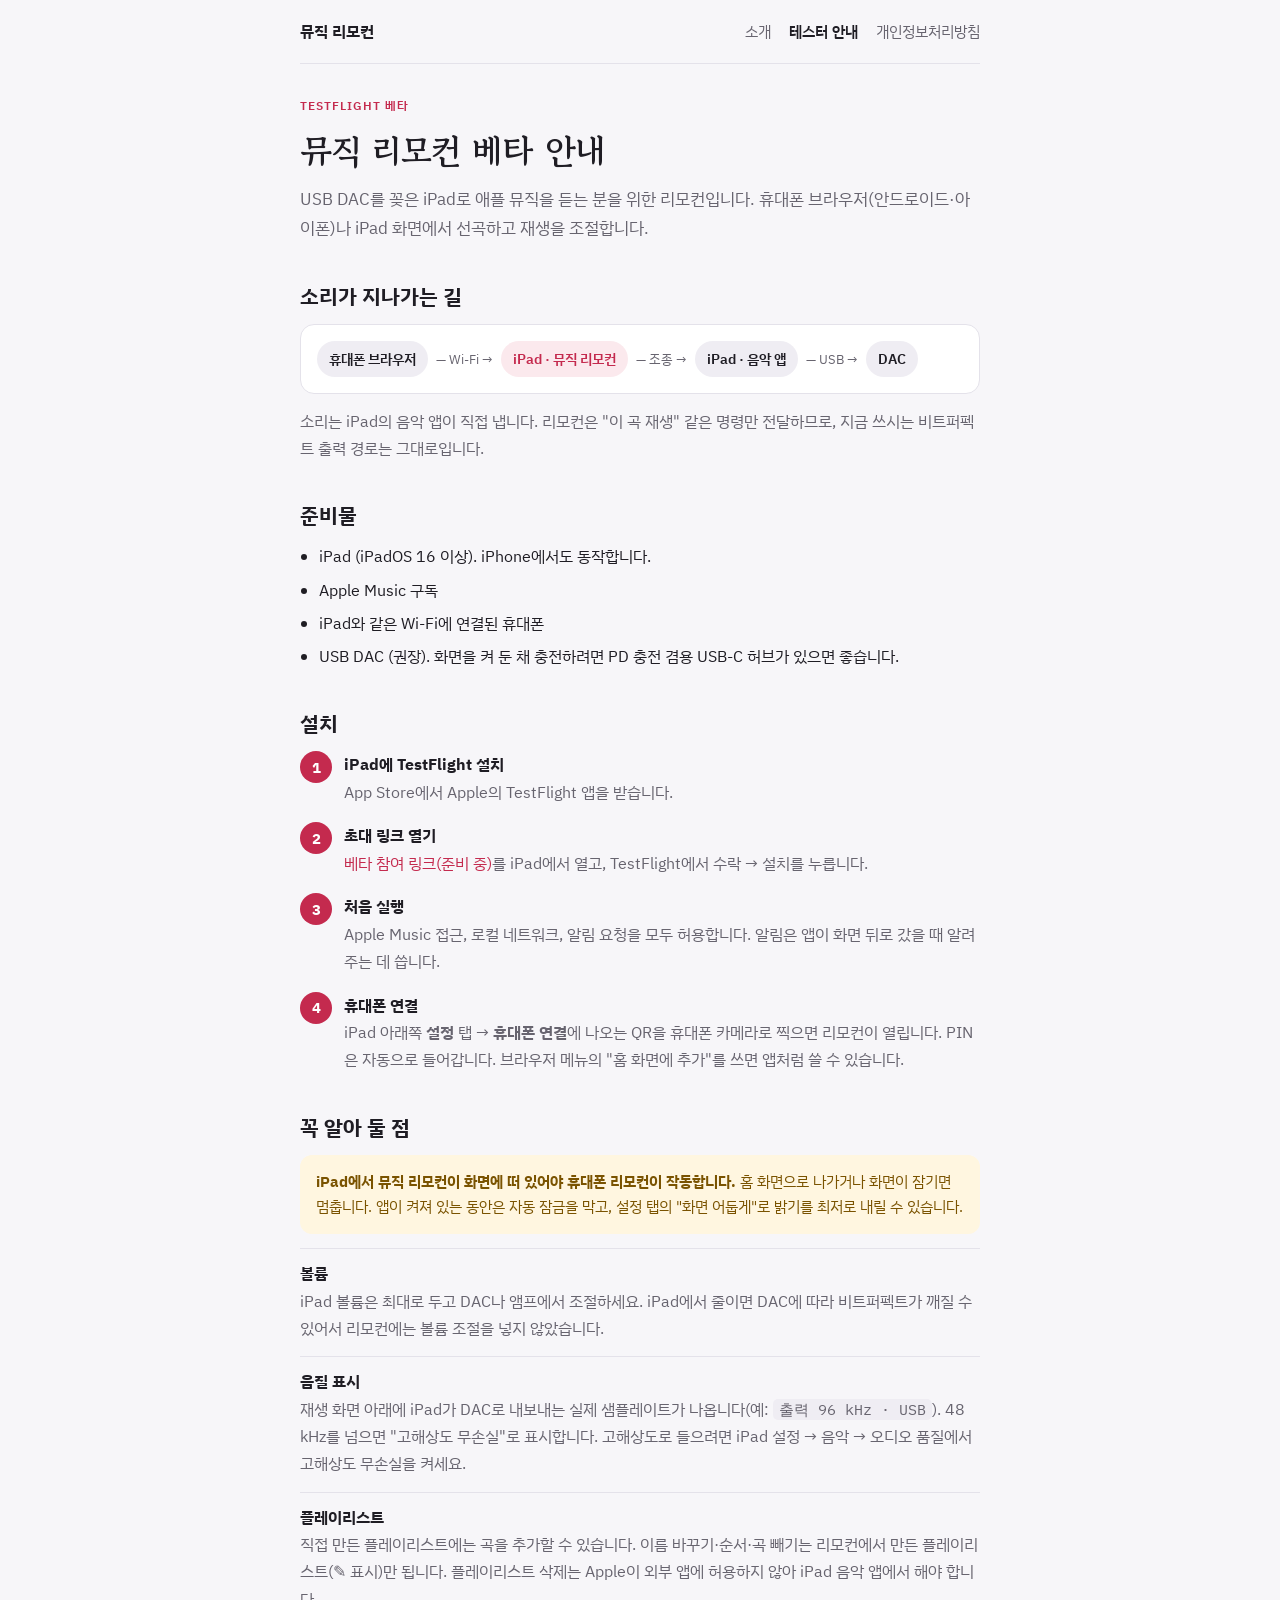
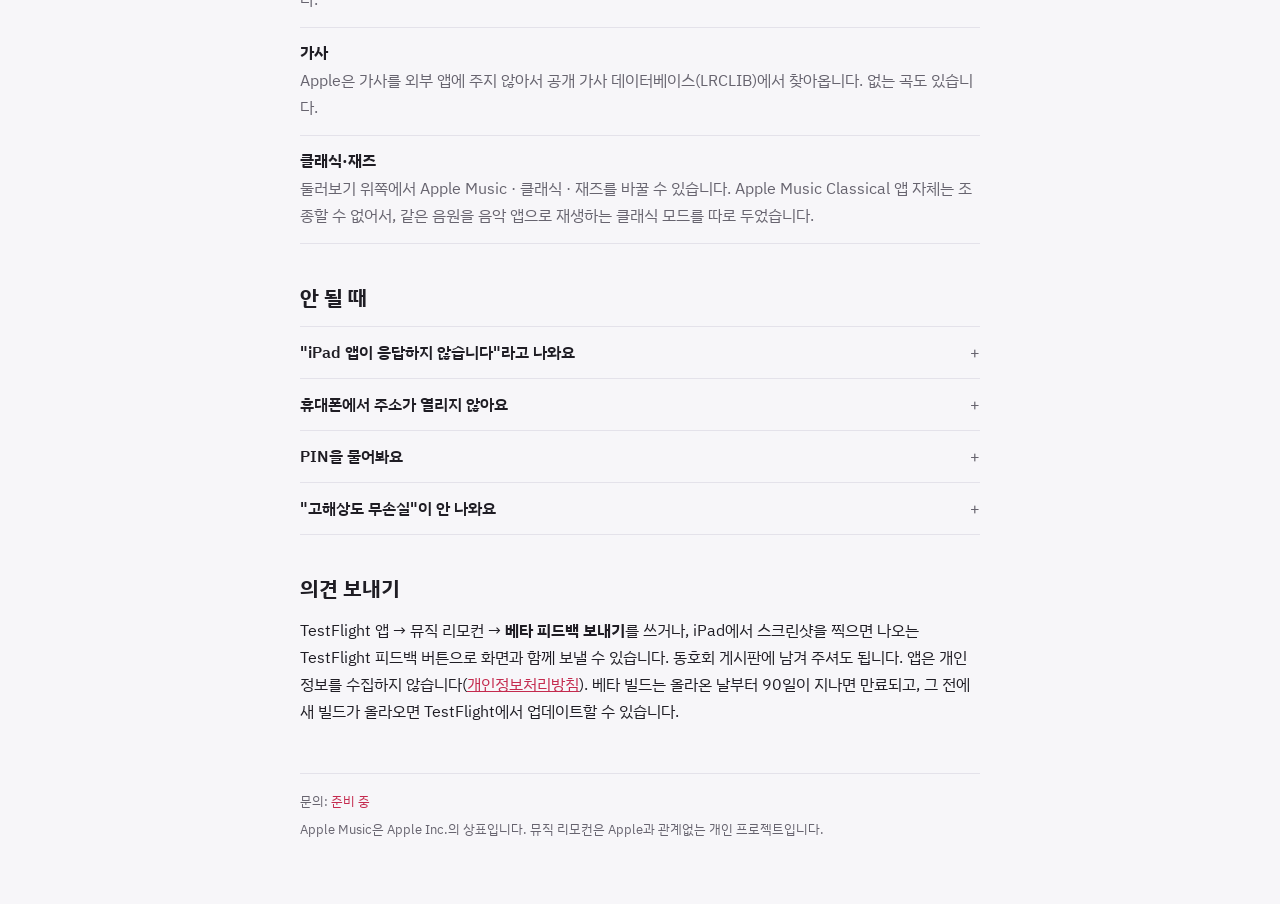
==== guide.html @ 3a5f11dc "안내 사이트: 소개·테스터 안내·개인정보처리방침" ====
<!doctype html>
<html lang="ko">
<head>
<title>뮤직 리모컨 베타 안내</title>
<meta name="description" content="뮤직 리모컨 TestFlight 베타 설치·사용·문제 해결 안내">
<meta charset="utf-8">
<meta name="viewport" content="width=device-width, initial-scale=1, viewport-fit=cover">
<link rel="preconnect" href="https://fonts.googleapis.com">
<link rel="preconnect" href="https://fonts.gstatic.com" crossorigin>
<link rel="stylesheet" href="https://fonts.googleapis.com/css2?family=Gowun+Batang:wght@700&family=IBM+Plex+Sans+KR:wght@400;600;700&family=IBM+Plex+Mono:wght@500&display=swap">
<link rel="stylesheet" href="style.css">
<script src="config.js"></script>
</head>
<body>
<nav class="site-nav" aria-label="사이트">
  <a class="brand" href="./">뮤직 리모컨</a>
  <a href="./">소개</a>
  <a href="guide.html" aria-current="page">테스터 안내</a>
  <a href="privacy.html">개인정보처리방침</a>
</nav>
<main>
  <header style="display:flex;flex-direction:column;gap:12px">
    <div class="eyebrow">TESTFLIGHT 베타</div>
    <h1>뮤직 리모컨 베타 안내</h1>
    <p class="lead">USB DAC를 꽂은 iPad로 애플 뮤직을 듣는 분을 위한 리모컨입니다. 휴대폰 브라우저(안드로이드·아이폰)나 iPad 화면에서 선곡하고 재생을 조절합니다.</p>
  </header>

  <section aria-labelledby="chain-title">
    <h2 id="chain-title">소리가 지나가는 길</h2>
    <div class="chain" role="img" aria-label="휴대폰 브라우저에서 Wi-Fi로 iPad의 뮤직 리모컨에 명령을 보내고, 뮤직 리모컨이 음악 앱을 조종해 USB로 DAC에 출력합니다">
      <span class="node">휴대폰 브라우저</span>
      <span class="arrow">— Wi-Fi →</span>
      <span class="node key">iPad · 뮤직 리모컨</span>
      <span class="arrow">— 조종 →</span>
      <span class="node">iPad · 음악 앱</span>
      <span class="arrow">— USB →</span>
      <span class="node">DAC</span>
    </div>
    <p class="muted">소리는 iPad의 음악 앱이 직접 냅니다. 리모컨은 "이 곡 재생" 같은 명령만 전달하므로, 지금 쓰시는 비트퍼펙트 출력 경로는 그대로입니다.</p>
  </section>

  <section aria-labelledby="need-title">
    <h2 id="need-title">준비물</h2>
    <ul class="plain">
      <li>iPad (iPadOS 16 이상). iPhone에서도 동작합니다.</li>
      <li>Apple Music 구독</li>
      <li>iPad와 같은 Wi-Fi에 연결된 휴대폰</li>
      <li>USB DAC (권장). 화면을 켜 둔 채 충전하려면 PD 충전 겸용 USB-C 허브가 있으면 좋습니다.</li>
    </ul>
  </section>

  <section aria-labelledby="install-title">
    <h2 id="install-title">설치</h2>
    <ol class="steps">
      <li><div class="step-body"><h3>iPad에 TestFlight 설치</h3><p>App Store에서 Apple의 TestFlight 앱을 받습니다.</p></div></li>
      <li><div class="step-body"><h3>초대 링크 열기</h3><p><a data-fill="testflight" data-label="keep" data-empty="베타 참여 링크(준비 중)">베타 참여 링크</a>를 iPad에서 열고, TestFlight에서 수락 → 설치를 누릅니다.</p></div></li>
      <li><div class="step-body"><h3>처음 실행</h3><p>Apple Music 접근, 로컬 네트워크, 알림 요청을 모두 허용합니다. 알림은 앱이 화면 뒤로 갔을 때 알려 주는 데 씁니다.</p></div></li>
      <li><div class="step-body"><h3>휴대폰 연결</h3><p>iPad 아래쪽 <b>설정</b> 탭 → <b>휴대폰 연결</b>에 나오는 QR을 휴대폰 카메라로 찍으면 리모컨이 열립니다. PIN은 자동으로 들어갑니다. 브라우저 메뉴의 "홈 화면에 추가"를 쓰면 앱처럼 쓸 수 있습니다.</p></div></li>
    </ol>
  </section>

  <section aria-labelledby="know-title">
    <h2 id="know-title">꼭 알아 둘 점</h2>
    <p class="callout"><b>iPad에서 뮤직 리모컨이 화면에 떠 있어야 휴대폰 리모컨이 작동합니다.</b> 홈 화면으로 나가거나 화면이 잠기면 멈춥니다. 앱이 켜져 있는 동안은 자동 잠금을 막고, 설정 탭의 "화면 어둡게"로 밝기를 최저로 내릴 수 있습니다.</p>
    <div class="notes">
      <div class="note"><h3>볼륨</h3><p>iPad 볼륨은 최대로 두고 DAC나 앰프에서 조절하세요. iPad에서 줄이면 DAC에 따라 비트퍼펙트가 깨질 수 있어서 리모컨에는 볼륨 조절을 넣지 않았습니다.</p></div>
      <div class="note"><h3>음질 표시</h3><p>재생 화면 아래에 iPad가 DAC로 내보내는 실제 샘플레이트가 나옵니다(예: <span class="mono">출력 96 kHz · USB</span>). 48 kHz를 넘으면 "고해상도 무손실"로 표시합니다. 고해상도로 들으려면 iPad 설정 → 음악 → 오디오 품질에서 고해상도 무손실을 켜세요.</p></div>
      <div class="note"><h3>플레이리스트</h3><p>직접 만든 플레이리스트에는 곡을 추가할 수 있습니다. 이름 바꾸기·순서·곡 빼기는 리모컨에서 만든 플레이리스트(✎ 표시)만 됩니다. 플레이리스트 삭제는 Apple이 외부 앱에 허용하지 않아 iPad 음악 앱에서 해야 합니다.</p></div>
      <div class="note"><h3>가사</h3><p>Apple은 가사를 외부 앱에 주지 않아서 공개 가사 데이터베이스(LRCLIB)에서 찾아옵니다. 없는 곡도 있습니다.</p></div>
      <div class="note"><h3>클래식·재즈</h3><p>둘러보기 위쪽에서 Apple Music · 클래식 · 재즈를 바꿀 수 있습니다. Apple Music Classical 앱 자체는 조종할 수 없어서, 같은 음원을 음악 앱으로 재생하는 클래식 모드를 따로 두었습니다.</p></div>
    </div>
  </section>

  <section aria-labelledby="trouble-title">
    <h2 id="trouble-title">안 될 때</h2>
    <div>
      <details>
        <summary>"iPad 앱이 응답하지 않습니다"라고 나와요</summary>
        <p>iPad에서 뮤직 리모컨이 화면에 떠 있는지, 휴대폰과 iPad가 같은 Wi-Fi인지 확인한 뒤 배너의 "다시 연결"을 누르세요.</p>
      </details>
      <details>
        <summary>휴대폰에서 주소가 열리지 않아요</summary>
        <p>iPad 설정 탭 → 휴대폰 연결에 나오는 <span class="mono">http://192.168.x.x:8080</span> 형태의 주소를 브라우저에 그대로 입력하세요. 공유기가 iPad 주소를 바꾸면 QR을 다시 찍어야 합니다.</p>
      </details>
      <details>
        <summary>PIN을 물어봐요</summary>
        <p>iPad 설정 탭 → 휴대폰 연결 화면에 4자리 PIN이 있습니다. 여러 번 틀리면 1분 동안 막힙니다.</p>
      </details>
      <details>
        <summary>"고해상도 무손실"이 안 나와요</summary>
        <p>iPad 설정 → 음악 → 오디오 품질에서 고해상도 무손실이 켜져 있는지, 출력이 USB DAC인지 확인하세요. 곡 자체가 무손실(최대 48 kHz)까지만 있는 경우도 많습니다.</p>
      </details>
    </div>
  </section>

  <section aria-labelledby="feedback-title">
    <h2 id="feedback-title">의견 보내기</h2>
    <p>TestFlight 앱 → 뮤직 리모컨 → <b>베타 피드백 보내기</b>를 쓰거나, iPad에서 스크린샷을 찍으면 나오는 TestFlight 피드백 버튼으로 화면과 함께 보낼 수 있습니다. 동호회 게시판에 남겨 주셔도 됩니다. 앱은 개인정보를 수집하지 않습니다(<a href="privacy.html">개인정보처리방침</a>). 베타 빌드는 올라온 날부터 90일이 지나면 만료되고, 그 전에 새 빌드가 올라오면 TestFlight에서 업데이트할 수 있습니다.</p>
  </section>
</main>
<footer>
  <p>문의: <a data-fill="feedbackEmail" data-empty="준비 중">준비 중</a></p>
  <p>Apple Music은 Apple Inc.의 상표입니다. 뮤직 리모컨은 Apple과 관계없는 개인 프로젝트입니다.</p>
</footer>
</body>
</html>
---- style.css ----
:root {
  --paper: #f7f6f9;
  --surface: #ffffff;
  --ink: #1f1d24;
  --muted: #67646f;
  --line: #e4e2ea;
  --accent: #c42a4e;
  --accent-ink: #ffffff;
  --accent-soft: #fbe9ed;
  --code-bg: #efedf3;
  --warn-bg: #fff6e0;
  --warn-ink: #7a5300;
  color-scheme: light;
}
@media (prefers-color-scheme: dark) {
  :root {
    color-scheme: dark;
    --paper: #121116;
    --surface: #1b1a21;
    --ink: #eeedf2;
    --muted: #a19eab;
    --line: #2c2a33;
    --accent: #ff6a86;
    --accent-ink: #1a0b10;
    --accent-soft: #3a1d26;
    --code-bg: #26242d;
    --warn-bg: #33290f;
    --warn-ink: #f2c96b;
  }
}

* { box-sizing: border-box; }
html, body { margin: 0; }
body {
  background: var(--paper);
  color: var(--ink);
  font-family: "IBM Plex Sans KR", "Apple SD Gothic Neo", "Noto Sans KR", system-ui, sans-serif;
  font-size: 16px;
  line-height: 1.7;
  padding-inline: 16px;
  padding-block: 0 64px;
}
a { color: var(--accent); }
a:focus-visible, button:focus-visible { outline: 2px solid var(--accent); outline-offset: 3px; border-radius: 4px; }

.site-nav { max-width: 680px; margin: 0 auto; display: flex; flex-wrap: wrap; align-items: center; gap: 6px 18px; padding: 18px 0; border-bottom: 1px solid var(--line); }
.site-nav .brand { font-weight: 700; color: var(--ink); text-decoration: none; margin-right: auto; }
.site-nav a:not(.brand) { color: var(--muted); text-decoration: none; font-size: 15px; }
.site-nav a[aria-current="page"] { color: var(--ink); font-weight: 600; }

main { max-width: 680px; margin: 0 auto; padding-top: 32px; display: flex; flex-direction: column; gap: 40px; }
h1, h2, h3 { text-wrap: balance; line-height: 1.3; margin: 0; }
h1 { font-family: "Gowun Batang", "Nanum Myeongjo", serif; font-size: 34px; font-weight: 700; letter-spacing: -0.01em; }
h2 { font-size: 21px; font-weight: 700; }
h3 { font-size: 16px; font-weight: 700; }
p { margin: 0; }
section { display: flex; flex-direction: column; gap: 14px; }
.eyebrow { font-size: 12px; font-weight: 600; letter-spacing: 0.08em; color: var(--accent); }
.lead { color: var(--muted); font-size: 17px; }
.muted { color: var(--muted); }
.mono, code { font-family: "IBM Plex Mono", ui-monospace, Menlo, monospace; font-size: 0.92em; background: var(--code-bg); padding: 1px 6px; border-radius: 5px; }

.chain { display: flex; flex-wrap: wrap; align-items: center; gap: 8px; padding: 16px; background: var(--surface); border: 1px solid var(--line); border-radius: 14px; }
.node { padding: 6px 12px; border-radius: 999px; background: var(--code-bg); font-size: 14px; font-weight: 600; white-space: nowrap; }
.node.key { background: var(--accent-soft); color: var(--accent); }
.arrow { color: var(--muted); font-size: 13px; white-space: nowrap; }

ul.plain { margin: 0; padding-left: 1.2em; display: flex; flex-direction: column; gap: 6px; }

.actions { display: flex; flex-wrap: wrap; gap: 10px; }
.button { display: inline-flex; align-items: center; gap: 6px; padding: 11px 18px; border-radius: 12px; font-weight: 700; text-decoration: none; background: var(--accent); color: var(--accent-ink); }
.button.secondary { background: var(--surface); color: var(--ink); border: 1px solid var(--line); }
.button[aria-disabled="true"] { background: var(--code-bg); color: var(--muted); pointer-events: none; }

.support { display: flex; flex-direction: column; gap: 0; border-top: 1px solid var(--line); }
.support-row { display: flex; flex-wrap: wrap; justify-content: space-between; align-items: center; gap: 8px 16px; padding: 14px 0; border-bottom: 1px solid var(--line); }

ol.steps { list-style: none; margin: 0; padding: 0; display: flex; flex-direction: column; gap: 16px; counter-reset: step; }
ol.steps > li { counter-increment: step; display: grid; grid-template-columns: 32px 1fr; gap: 12px; align-items: start; }
ol.steps > li::before {
  content: counter(step); width: 32px; height: 32px; border-radius: 50%; display: grid; place-items: center;
  background: var(--accent); color: var(--accent-ink); font-weight: 700; font-size: 15px; font-variant-numeric: tabular-nums;
}
ol.steps .step-body { display: flex; flex-direction: column; gap: 4px; padding-top: 3px; }
ol.steps .step-body p { color: var(--muted); }

.notes { display: flex; flex-direction: column; border-top: 1px solid var(--line); }
.note { display: flex; flex-direction: column; gap: 4px; padding: 14px 0; border-bottom: 1px solid var(--line); }
.note p { color: var(--muted); }
.callout { background: var(--warn-bg); color: var(--warn-ink); border-radius: 12px; padding: 14px 16px; font-size: 15px; }

details { border-bottom: 1px solid var(--line); padding: 12px 0; }
details:first-of-type { border-top: 1px solid var(--line); }
summary { cursor: pointer; font-weight: 600; list-style: none; display: flex; justify-content: space-between; gap: 12px; }
summary::-webkit-details-marker { display: none; }
summary::after { content: "+"; color: var(--muted); font-weight: 400; }
details[open] summary::after { content: "−"; }
details p { color: var(--muted); margin-top: 8px; }

.policy h2 { margin-top: 8px; }
.policy ul { margin: 0; padding-left: 1.2em; display: flex; flex-direction: column; gap: 8px; }

footer { max-width: 680px; margin: 48px auto 0; color: var(--muted); font-size: 13px; border-top: 1px solid var(--line); padding-top: 16px; display: flex; flex-direction: column; gap: 6px; }

@media (prefers-reduced-motion: reduce) { * { transition: none !important; animation: none !important; } }
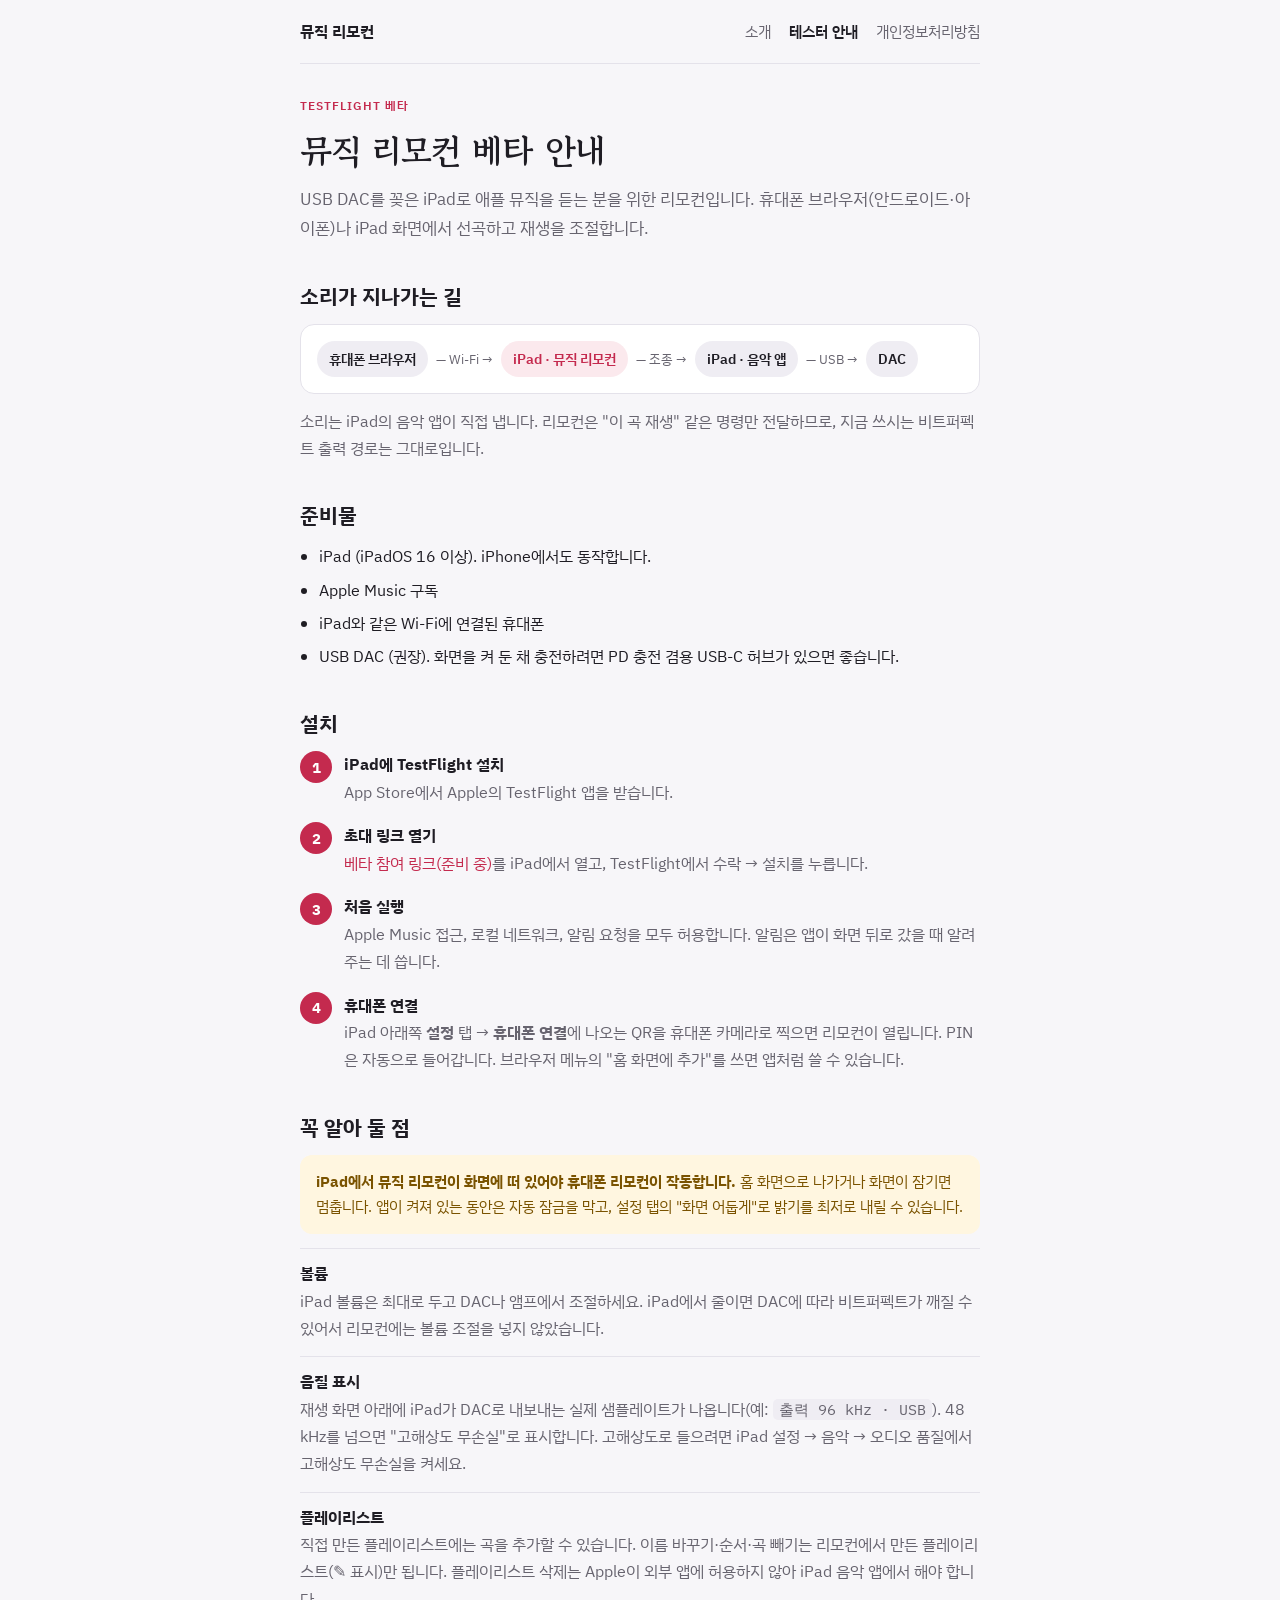
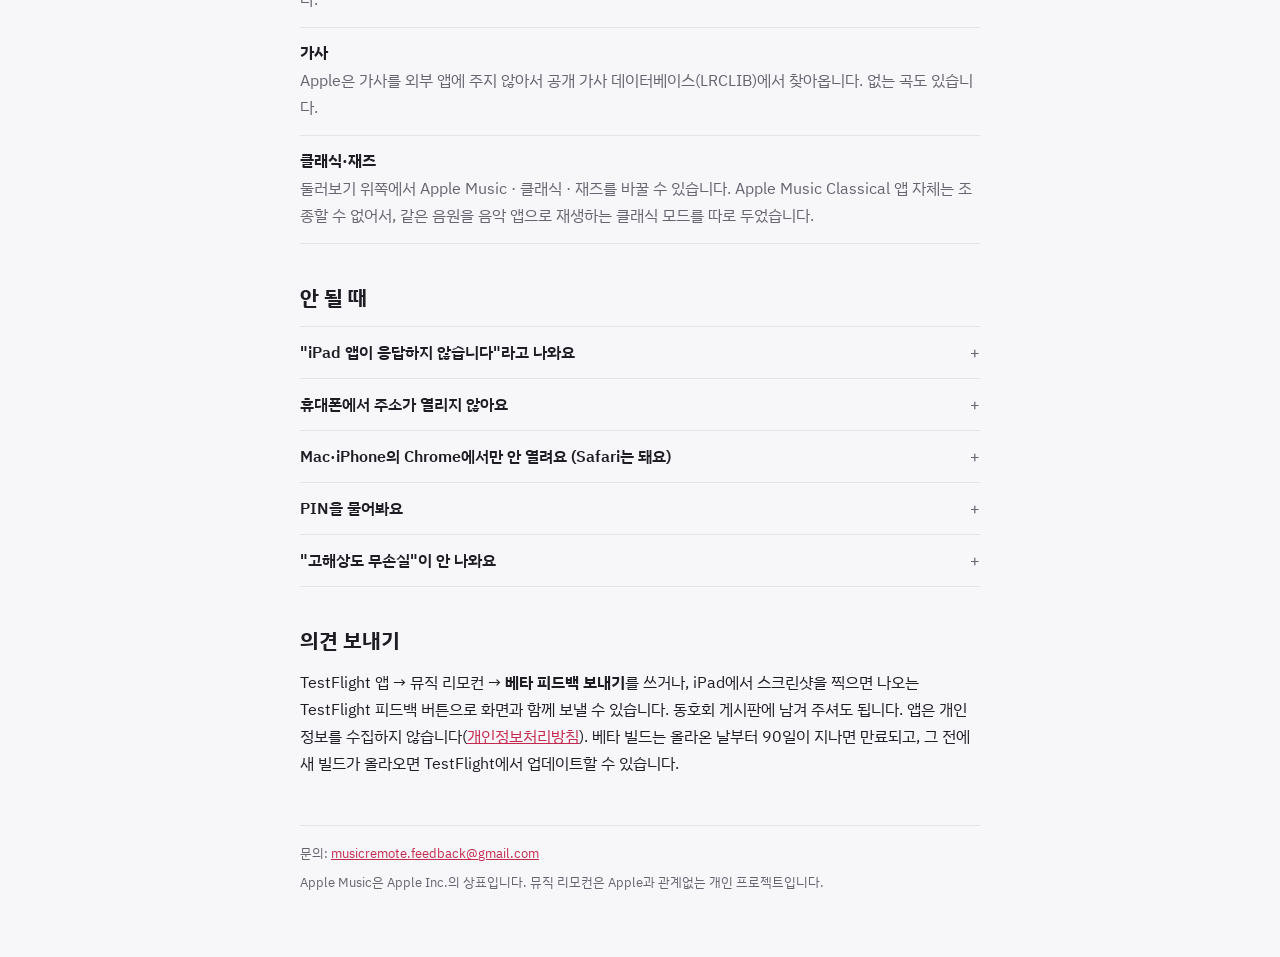
==== commit d3869044: "안 될 때: Mac·iPhone의 Chrome에서만 안 열릴 때(로컬 네트워크 권한)" ====
--- a/guide.html
+++ b/guide.html
@@ -83,6 +83,11 @@
         <p>iPad 설정 탭 → 휴대폰 연결에 나오는 <span class="mono">http://192.168.x.x:8080</span> 형태의 주소를 브라우저에 그대로 입력하세요. 공유기가 iPad 주소를 바꾸면 QR을 다시 찍어야 합니다.</p>
       </details>
       <details>
+        <summary>Mac·iPhone의 Chrome에서만 안 열려요 (Safari는 돼요)</summary>
+        <p>Apple 기기는 앱마다 '로컬 네트워크'(같은 Wi-Fi의 기기에 접속하는 권한)를 따로 묻습니다. Safari는 처음부터 허용돼 있지만, Chrome·Edge·Whale은 처음 물을 때 허용하지 않았으면 iPad 주소에 접속하지 못합니다.</p>
+        <p><b>Mac</b>: 시스템 설정 → 개인정보 보호 및 보안 → <b>로컬 네트워크</b>에서 Google Chrome을 켜고, Chrome을 완전히 종료(⌘Q)했다가 다시 여세요.<br><b>iPhone·iPad</b>: 설정 → Chrome → <b>로컬 네트워크</b>를 켜세요.</p>
+      </details>
+      <details>
         <summary>PIN을 물어봐요</summary>
         <p>iPad 설정 탭 → 휴대폰 연결 화면에 4자리 PIN이 있습니다. 여러 번 틀리면 1분 동안 막힙니다.</p>
       </details>
